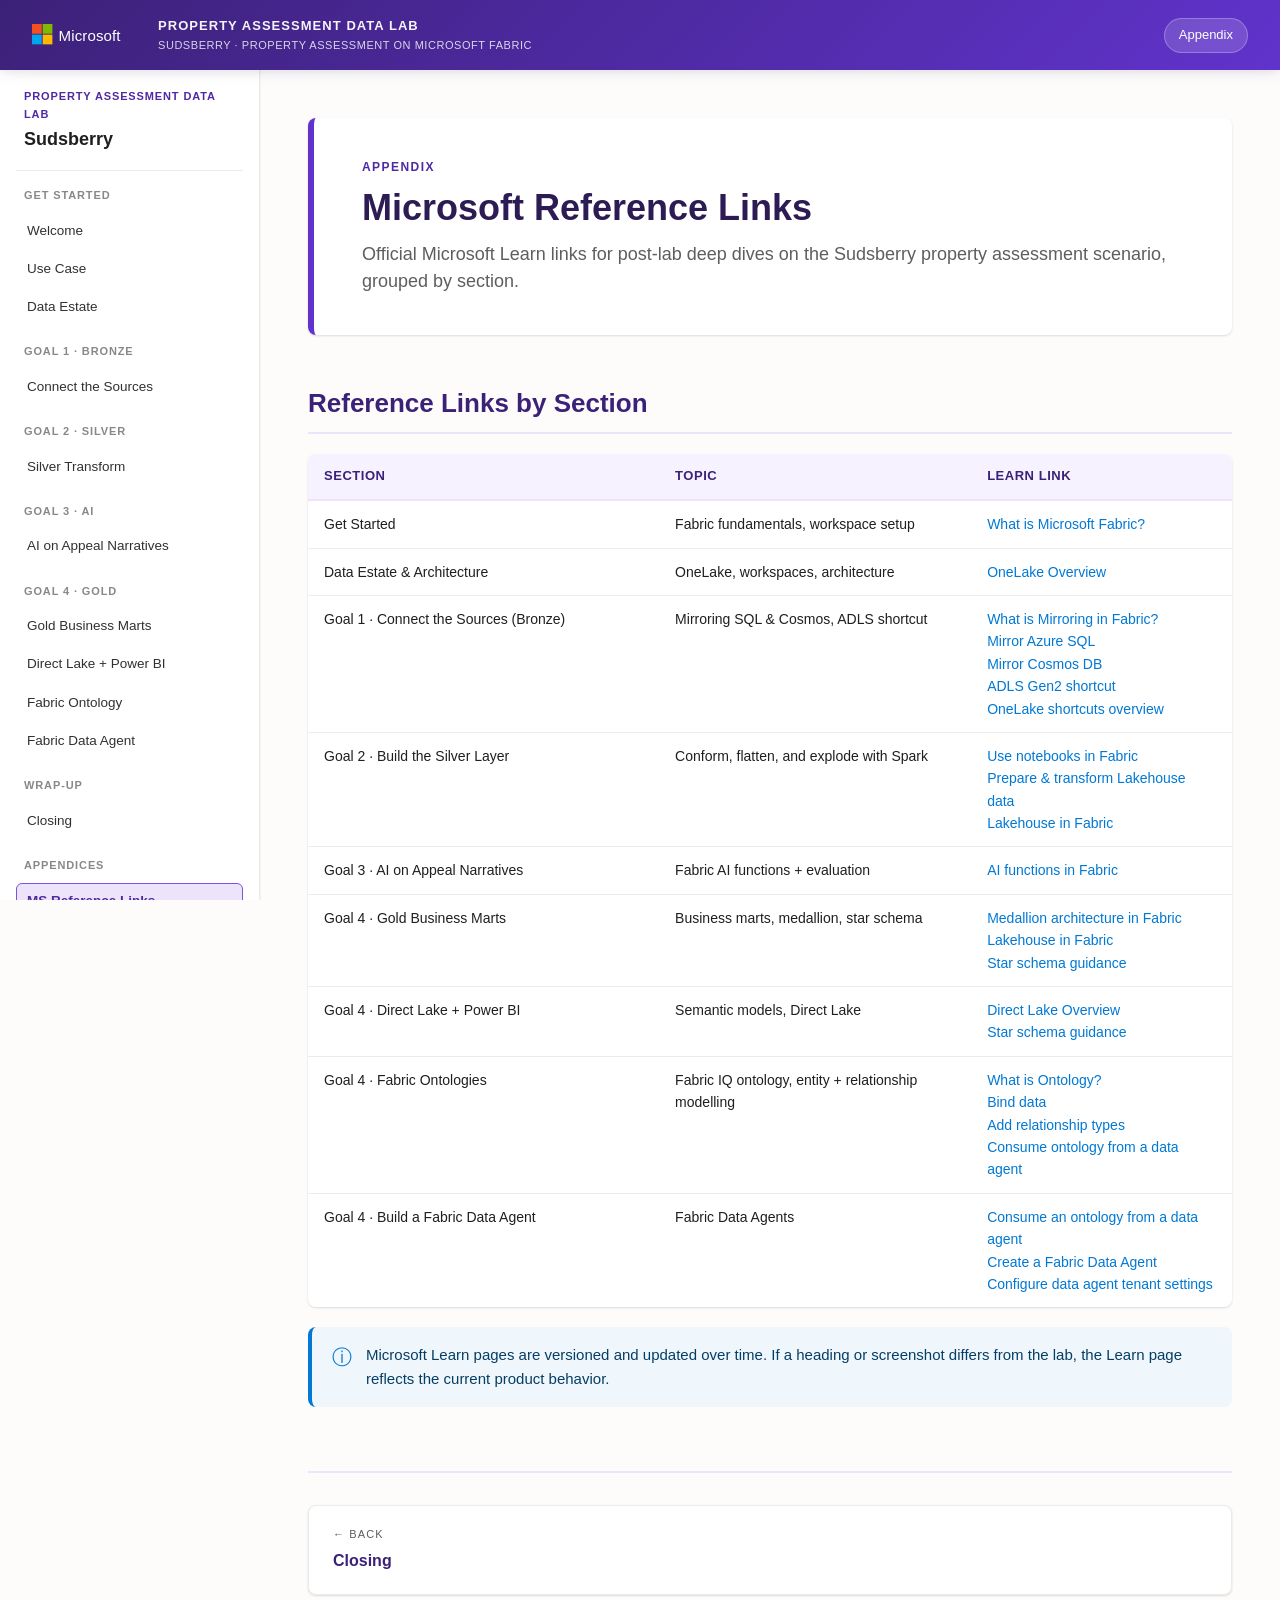
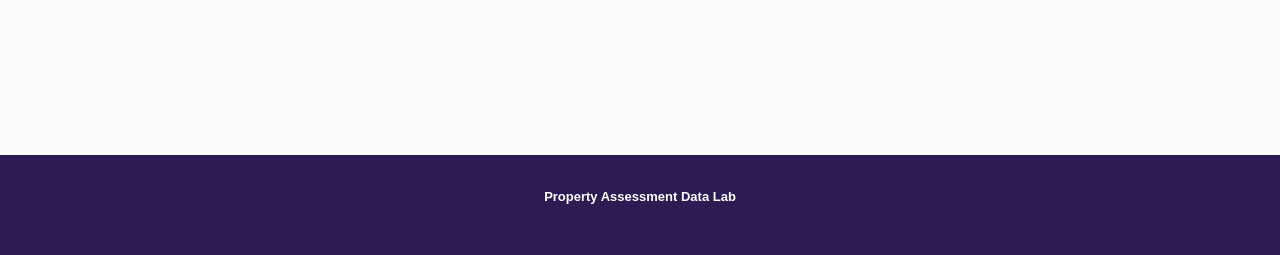
==== appendix-learn-links.html @ 317b2f89 "Sudsberry Property Assessment Data Lab site" ====
<!DOCTYPE html>
<html lang="en">
<head>
    <meta charset="UTF-8" />
    <meta name="viewport" content="width=device-width, initial-scale=1.0" />
    <title>Appendix · MS Reference Links - Property Assessment Lab</title>
    <link rel="stylesheet" href="assets/css/data-lab.css" />
    <script src="assets/js/print.js" defer></script>
</head>
<body>

<header class="site-header">
    <div class="brand">
        <img class="ms-logo" src="assets/images/logo-msft.svg" alt="Microsoft" />
        <div>
            <div class="event-title">Property Assessment Data Lab</div>
            <div class="event-subtitle">Sudsberry · Property Assessment on Microsoft Fabric</div>
        </div>
    </div>
    <div class="module-pill">Appendix</div>
</header>

<div class="page-wrap">

    <div class="module-hero">
        <div class="module-eyebrow">Appendix</div>
        <h1>Microsoft Reference Links</h1>
        <p class="lead">
            Official Microsoft Learn links for post-lab deep dives on the Sudsberry property assessment
            scenario, grouped by section.
        </p>
    </div>

    <section id="links">
        <h2>Reference Links by Section</h2>
        <table>
            <thead><tr><th style="width:38%">Section</th><th>Topic</th><th>Learn link</th></tr></thead>
            <tbody>
                <tr>
                    <td>Get Started</td>
                    <td>Fabric fundamentals, workspace setup</td>
                    <td><a href="https://learn.microsoft.com/en-us/fabric/fundamentals/microsoft-fabric-overview" target="_blank" rel="noopener">What is Microsoft Fabric?</a></td>
                </tr>
                <tr>
                    <td>Data Estate &amp; Architecture</td>
                    <td>OneLake, workspaces, architecture</td>
                    <td><a href="https://learn.microsoft.com/en-us/fabric/onelake/onelake-overview" target="_blank" rel="noopener">OneLake Overview</a></td>
                </tr>
                <tr>
                    <td>Goal 1 · Connect the Sources (Bronze)</td>
                    <td>Mirroring SQL &amp; Cosmos, ADLS shortcut</td>
                    <td>
                        <a href="https://learn.microsoft.com/en-us/fabric/mirroring/overview" target="_blank" rel="noopener">What is Mirroring in Fabric?</a><br />
                        <a href="https://learn.microsoft.com/en-us/fabric/database/mirrored-database/azure-sql-database" target="_blank" rel="noopener">Mirror Azure SQL</a><br />
                        <a href="https://learn.microsoft.com/en-us/fabric/database/mirrored-database/azure-cosmos-db" target="_blank" rel="noopener">Mirror Cosmos DB</a><br />
                        <a href="https://learn.microsoft.com/en-us/fabric/onelake/create-adls-shortcut" target="_blank" rel="noopener">ADLS Gen2 shortcut</a><br />
                        <a href="https://learn.microsoft.com/en-us/fabric/onelake/onelake-shortcuts" target="_blank" rel="noopener">OneLake shortcuts overview</a>
                    </td>
                </tr>
                <tr>
                    <td>Goal 2 · Build the Silver Layer</td>
                    <td>Conform, flatten, and explode with Spark</td>
                    <td>
                        <a href="https://learn.microsoft.com/en-us/fabric/data-engineering/how-to-use-notebook" target="_blank" rel="noopener">Use notebooks in Fabric</a><br />
                        <a href="https://learn.microsoft.com/en-us/fabric/data-engineering/tutorial-lakehouse-data-preparation" target="_blank" rel="noopener">Prepare &amp; transform Lakehouse data</a><br />
                        <a href="https://learn.microsoft.com/en-us/fabric/data-engineering/lakehouse-overview" target="_blank" rel="noopener">Lakehouse in Fabric</a>
                    </td>
                </tr>
                <tr>
                    <td>Goal 3 · AI on Appeal Narratives</td>
                    <td>Fabric AI functions + evaluation</td>
                    <td><a href="https://learn.microsoft.com/en-us/fabric/data-science/ai-functions/overview" target="_blank" rel="noopener">AI functions in Fabric</a></td>
                </tr>
                <tr>
                    <td>Goal 4 · Gold Business Marts</td>
                    <td>Business marts, medallion, star schema</td>
                    <td>
                        <a href="https://learn.microsoft.com/en-us/fabric/onelake/onelake-medallion-lakehouse-architecture" target="_blank" rel="noopener">Medallion architecture in Fabric</a><br />
                        <a href="https://learn.microsoft.com/en-us/fabric/data-engineering/lakehouse-overview" target="_blank" rel="noopener">Lakehouse in Fabric</a><br />
                        <a href="https://learn.microsoft.com/en-us/power-bi/guidance/star-schema" target="_blank" rel="noopener">Star schema guidance</a>
                    </td>
                </tr>
                <tr>
                    <td>Goal 4 · Direct Lake + Power BI</td>
                    <td>Semantic models, Direct Lake</td>
                    <td>
                        <a href="https://learn.microsoft.com/en-us/fabric/fundamentals/direct-lake-overview" target="_blank" rel="noopener">Direct Lake Overview</a><br />
                        <a href="https://learn.microsoft.com/en-us/power-bi/guidance/star-schema" target="_blank" rel="noopener">Star schema guidance</a>
                    </td>
                </tr>
                <tr>
                    <td>Goal 4 · Fabric Ontologies</td>
                    <td>Fabric IQ ontology, entity + relationship modelling</td>
                    <td>
                        <a href="https://learn.microsoft.com/en-us/fabric/iq/ontology/overview" target="_blank" rel="noopener">What is Ontology?</a><br />
                        <a href="https://learn.microsoft.com/en-us/fabric/iq/ontology/how-to-bind-data" target="_blank" rel="noopener">Bind data</a><br />
                        <a href="https://learn.microsoft.com/en-us/fabric/iq/ontology/how-to-create-relationship-types" target="_blank" rel="noopener">Add relationship types</a><br />
                        <a href="https://learn.microsoft.com/en-us/fabric/iq/ontology/tutorial-4-create-data-agent" target="_blank" rel="noopener">Consume ontology from a data agent</a>
                    </td>
                </tr>
                <tr>
                    <td>Goal 4 · Build a Fabric Data Agent</td>
                    <td>Fabric Data Agents</td>
                    <td>
                        <a href="https://learn.microsoft.com/en-us/fabric/iq/ontology/tutorial-4-create-data-agent" target="_blank" rel="noopener">Consume an ontology from a data agent</a><br />
                        <a href="https://learn.microsoft.com/en-us/fabric/data-science/how-to-create-data-agent" target="_blank" rel="noopener">Create a Fabric Data Agent</a><br />
                        <a href="https://learn.microsoft.com/en-us/fabric/data-science/data-agent-tenant-settings" target="_blank" rel="noopener">Configure data agent tenant settings</a>
                    </td>
                </tr>
            </tbody>
        </table>

        <div class="callout info">
            <span class="callout-icon">ⓘ</span>
            <div class="callout-content">
                Microsoft Learn pages are versioned and updated over time. If a heading or screenshot differs from the lab, the Learn page reflects the current product behavior.
            </div>
        </div>
    </section>

    <nav class="module-nav">
        <a class="nav-card" href="closing.html">
            <div class="nav-direction">← Back</div>
            <div class="nav-title">Closing</div>
        </a>
    </nav>

</div>

<footer class="site-footer">
    <p><span class="footer-brand">Property Assessment Data Lab</span></p>
</footer>

</body>
</html>
---- assets/css/data-lab.css ----
/* =================================================================
   UrbanPulse Data Lab Guide
   Brand stylesheet
   ================================================================= */

:root {
    /* Data Lab palette (purple primary) */
    --ms-purple-900: #2d1b54;
    --ms-purple-800: #3c2178;
    --ms-purple-700: #4f29a3;
    --ms-purple-600: #6033cc;
    --ms-purple-500: #7c52e6;
    --ms-purple-100: #ede4fb;
    --ms-purple-50:  #f7f2ff;

    /* Microsoft Fabric accent */
    --fabric-teal: #0078d4;
    --fabric-teal-dark: #005a9e;
    --fabric-cyan: #00b7c3;

    /* Status colors */
    --success: #107c10;
    --warning: #f7630c;
    --danger:  #d13438;
    --info:    #0078d4;

    /* Neutrals */
    --gray-900: #1f1f1f;
    --gray-800: #323130;
    --gray-700: #605e5c;
    --gray-600: #8a8886;
    --gray-300: #d2d0ce;
    --gray-200: #edebe9;
    --gray-100: #faf9f8;
    --gray-50:  #fdfcfb;
    --white:    #ffffff;

    /* Type scale */
    --font-sans: "Segoe UI", "Segoe UI Variable", -apple-system, BlinkMacSystemFont, Roboto, Helvetica, Arial, sans-serif;
    --font-mono: "Cascadia Code", "Cascadia Mono", "Consolas", "Courier New", monospace;

    /* Layout */
    --content-max: 1600px;
    --radius: 8px;
    --shadow-sm: 0 1px 2px rgba(0, 0, 0, 0.06), 0 1px 3px rgba(0, 0, 0, 0.08);
    --shadow-md: 0 2px 8px rgba(45, 27, 84, 0.08), 0 4px 16px rgba(45, 27, 84, 0.06);
    --shadow-lg: 0 8px 24px rgba(45, 27, 84, 0.12), 0 16px 48px rgba(45, 27, 84, 0.10);
}

/* ---------- Reset & base ---------- */
*, *::before, *::after { box-sizing: border-box; }

html { scroll-behavior: smooth; }

body {
    margin: 0;
    font-family: var(--font-sans);
    font-size: 16px;
    line-height: 1.6;
    color: var(--gray-900);
    background: var(--gray-50);
    -webkit-font-smoothing: antialiased;
}

/* ---------- Header bar ---------- */
.site-header {
    background: linear-gradient(135deg, var(--ms-purple-800) 0%, var(--ms-purple-600) 100%);
    color: var(--white);
    padding: 16px 32px;
    display: flex;
    align-items: center;
    justify-content: space-between;
    box-shadow: var(--shadow-md);
    position: sticky;
    top: 0;
    z-index: 100;
}

.site-header .brand {
    display: flex;
    align-items: center;
    gap: 16px;
}

.site-header .ms-logo {
    width: 110px;
    height: auto;
}

.site-header .event-title {
    font-size: 13px;
    font-weight: 600;
    text-transform: uppercase;
    letter-spacing: 0.08em;
    opacity: 0.95;
}

.site-header .event-subtitle {
    font-size: 11px;
    font-weight: 400;
    opacity: 0.8;
    text-transform: uppercase;
    letter-spacing: 0.05em;
}

.site-header .module-pill {
    background: rgba(255, 255, 255, 0.15);
    border: 1px solid rgba(255, 255, 255, 0.25);
    padding: 6px 14px;
    border-radius: 999px;
    font-size: 13px;
    font-weight: 500;
}

/* ---------- Page layout ---------- */
.page-wrap {
    max-width: var(--content-max);
    margin: 0 auto;
    padding: 48px 48px 96px;
}

.page-wrap.wide {
    max-width: 100%;
}

/* ---------- Module hero ---------- */
.module-hero {
    background: var(--white);
    border-radius: var(--radius);
    padding: 40px 48px;
    margin-bottom: 32px;
    box-shadow: var(--shadow-sm);
    border-left: 6px solid var(--ms-purple-600);
}

.module-hero .module-eyebrow {
    color: var(--ms-purple-700);
    font-size: 12px;
    font-weight: 700;
    text-transform: uppercase;
    letter-spacing: 0.12em;
    margin-bottom: 8px;
}

.module-hero h1 {
    margin: 0 0 12px;
    font-size: 36px;
    font-weight: 600;
    color: var(--ms-purple-900);
    line-height: 1.2;
}

.module-hero .lead {
    font-size: 18px;
    color: var(--gray-700);
    margin: 0;
    line-height: 1.5;
}

.module-meta {
    display: flex;
    gap: 24px;
    margin-top: 24px;
    padding-top: 20px;
    border-top: 1px solid var(--gray-200);
    flex-wrap: wrap;
}

.module-meta .meta-item {
    display: flex;
    align-items: center;
    gap: 8px;
    font-size: 14px;
    color: var(--gray-700);
}

.module-meta .meta-item strong {
    color: var(--gray-900);
    font-weight: 600;
}

.module-meta .meta-icon {
    color: var(--ms-purple-600);
    font-size: 18px;
}

/* ---------- Section ---------- */
section { margin-bottom: 40px; }

h2 {
    font-size: 26px;
    font-weight: 600;
    color: var(--ms-purple-800);
    margin: 48px 0 16px;
    padding-bottom: 8px;
    border-bottom: 2px solid var(--ms-purple-100);
}

h3 {
    font-size: 20px;
    font-weight: 600;
    color: var(--gray-900);
    margin: 32px 0 12px;
}

h4 {
    font-size: 16px;
    font-weight: 600;
    color: var(--ms-purple-700);
    margin: 24px 0 8px;
    text-transform: uppercase;
    letter-spacing: 0.04em;
}

p { margin: 0 0 16px; }

ul, ol { padding-left: 24px; margin: 0 0 16px; }
li { margin-bottom: 8px; }

a {
    color: var(--fabric-teal);
    text-decoration: none;
    border-bottom: 1px solid transparent;
    transition: border-color 0.15s ease;
}
a:hover { border-bottom-color: var(--fabric-teal); }

/* ---------- Code ---------- */
code {
    font-family: var(--font-mono);
    font-size: 0.92em;
    background: var(--gray-100);
    color: var(--ms-purple-800);
    padding: 2px 6px;
    border-radius: 4px;
    border: 1px solid var(--gray-200);
}

pre {
    font-family: var(--font-mono);
    font-size: 13.5px;
    line-height: 1.6;
    background: var(--gray-900);
    color: #e6e6e6;
    padding: 18px 22px;
    border-radius: var(--radius);
    overflow-x: auto;
    margin: 16px 0 24px;
    box-shadow: var(--shadow-sm);
}

pre code {
    background: none;
    color: inherit;
    padding: 0;
    border: none;
    font-size: inherit;
}

/* Language badge on code blocks */
.code-block {
    position: relative;
    margin: 16px 0 24px;
}
.code-block .lang-badge {
    position: absolute;
    top: 10px;
    right: 12px;
    font-size: 11px;
    text-transform: uppercase;
    letter-spacing: 0.08em;
    background: rgba(124, 82, 230, 0.25);
    color: #d4c5fa;
    padding: 3px 10px;
    border-radius: 4px;
    font-family: var(--font-sans);
    font-weight: 600;
}
.code-block pre { margin: 0; }

/* Copy button on code blocks */
.code-block .copy-btn {
    position: absolute;
    top: 38px;
    right: 12px;
    display: inline-flex;
    align-items: center;
    gap: 6px;
    font-size: 11px;
    text-transform: uppercase;
    letter-spacing: 0.06em;
    background: rgba(255, 255, 255, 0.08);
    color: #d4c5fa;
    border: 1px solid rgba(212, 197, 250, 0.35);
    padding: 4px 10px;
    border-radius: 4px;
    font-family: var(--font-sans);
    font-weight: 600;
    cursor: pointer;
    transition: background 0.15s ease, color 0.15s ease, border-color 0.15s ease;
}
.code-block .copy-btn:hover {
    background: rgba(124, 82, 230, 0.35);
    color: #fff;
    border-color: rgba(212, 197, 250, 0.7);
}
.code-block .copy-btn.copied {
    background: rgba(76, 175, 80, 0.25);
    color: #c5f0c8;
    border-color: rgba(197, 240, 200, 0.5);
}
.code-block .copy-btn .copy-icon { font-size: 12px; }

/* Download button on code blocks - mirrors .copy-btn, sits to its left */
.code-block .download-btn {
    position: absolute;
    top: 38px;
    right: 90px;
    display: inline-flex;
    align-items: center;
    gap: 6px;
    font-size: 11px;
    text-transform: uppercase;
    letter-spacing: 0.06em;
    background: rgba(255, 255, 255, 0.08);
    color: #d4c5fa;
    border: 1px solid rgba(212, 197, 250, 0.35);
    padding: 4px 10px;
    border-radius: 4px;
    font-family: var(--font-sans);
    font-weight: 600;
    cursor: pointer;
    transition: background 0.15s ease, color 0.15s ease, border-color 0.15s ease;
}
.code-block .download-btn:hover {
    background: rgba(124, 82, 230, 0.35);
    color: #fff;
    border-color: rgba(212, 197, 250, 0.7);
}
.code-block .download-btn.downloaded {
    background: rgba(76, 175, 80, 0.25);
    color: #c5f0c8;
    border-color: rgba(197, 240, 200, 0.5);
}
.code-block .download-btn .dl-icon { font-size: 12px; }

@media print {
    .code-block .copy-btn,
    .code-block .download-btn { display: none; }
}

/* Support call-to-action button (additive; mirrors theme purple) */
.support-btn {
    display: inline-flex;
    align-items: center;
    gap: 8px;
    padding: 10px 18px;
    background: #7c52e6;
    color: #fff;
    border-radius: 8px;
    font-weight: 600;
    font-size: 14px;
    text-decoration: none;
    transition: background 0.15s ease;
}
.support-btn:hover { background: #4f29a3; }

/* ---------- Tables ---------- */
table {
    width: 100%;
    border-collapse: collapse;
    margin: 20px 0;
    font-size: 14px;
    background: var(--white);
    border-radius: var(--radius);
    overflow: hidden;
    box-shadow: var(--shadow-sm);
}

thead { background: var(--ms-purple-50); }

th {
    text-align: left;
    padding: 12px 16px;
    font-weight: 600;
    color: var(--ms-purple-800);
    border-bottom: 2px solid var(--ms-purple-100);
    font-size: 13px;
    text-transform: uppercase;
    letter-spacing: 0.04em;
}

td {
    padding: 12px 16px;
    border-bottom: 1px solid var(--gray-200);
    vertical-align: top;
}

tr:last-child td { border-bottom: none; }
tr:hover td { background: var(--gray-50); }

/* ---------- Steps ---------- */
.step-list {
    counter-reset: step-counter;
    list-style: none;
    padding: 0;
    margin: 24px 0;
}

.step-list > li {
    counter-increment: step-counter;
    background: var(--white);
    border: 1px solid var(--gray-200);
    border-radius: var(--radius);
    padding: 20px 24px 20px 76px;
    margin-bottom: 16px;
    position: relative;
    box-shadow: var(--shadow-sm);
    transition: box-shadow 0.15s ease;
}

.step-list > li:hover { box-shadow: var(--shadow-md); }

.step-list > li::before {
    content: counter(step-counter);
    position: absolute;
    left: 20px;
    top: 18px;
    width: 40px;
    height: 40px;
    border-radius: 50%;
    background: linear-gradient(135deg, var(--ms-purple-700), var(--ms-purple-500));
    color: var(--white);
    font-weight: 700;
    font-size: 18px;
    display: flex;
    align-items: center;
    justify-content: center;
    box-shadow: 0 2px 6px rgba(124, 82, 230, 0.3);
}

.step-list .step-title {
    font-weight: 600;
    font-size: 17px;
    color: var(--gray-900);
    margin: 0 0 8px;
}

.step-list .step-body { color: var(--gray-800); }
.step-list .step-body p:last-child { margin-bottom: 0; }

/* ---------- Callout boxes ---------- */
.callout {
    border-radius: var(--radius);
    padding: 16px 20px;
    margin: 20px 0;
    display: flex;
    gap: 14px;
    align-items: flex-start;
    border-left: 4px solid;
    font-size: 15px;
}

.callout .callout-icon {
    font-size: 20px;
    line-height: 1.4;
    flex-shrink: 0;
}

.callout .callout-content { flex: 1; }
.callout .callout-content p:last-child { margin-bottom: 0; }
.callout .callout-content strong { font-weight: 600; }

.callout.info {
    background: #eff6fc;
    border-color: var(--info);
    color: #053e64;
}
.callout.info .callout-icon { color: var(--info); }

.callout.tip {
    background: #f3f9f1;
    border-color: var(--success);
    color: #0b4509;
}
.callout.tip .callout-icon { color: var(--success); }

.callout.warning {
    background: #fff8f0;
    border-color: var(--warning);
    color: #6e3403;
}
.callout.warning .callout-icon { color: var(--warning); }

.callout.danger {
    background: #fdf3f4;
    border-color: var(--danger);
    color: #6e1b1d;
}
.callout.danger .callout-icon { color: var(--danger); }

.callout.purple {
    background: var(--ms-purple-50);
    border-color: var(--ms-purple-600);
    color: var(--ms-purple-900);
}
.callout.purple .callout-icon { color: var(--ms-purple-700); }

/* ---------- Validation block ---------- */
.validation {
    background: linear-gradient(135deg, #f3f9f1 0%, #ebf6e8 100%);
    border: 1px solid #b6dca8;
    border-radius: var(--radius);
    padding: 20px 24px;
    margin: 24px 0;
}
.validation h4 {
    color: var(--success);
    margin-top: 0;
}
.validation h4::before {
    content: "✓ ";
    font-weight: 900;
}

/* ---------- Screenshot frame ---------- */
.screenshot {
    margin: 24px 0;
    border-radius: var(--radius);
    overflow: hidden;
    box-shadow: var(--shadow-md);
    border: 1px solid var(--gray-200);
    background: var(--white);
}

.screenshot img {
    width: 100%;
    display: block;
}

.screenshot .caption {
    padding: 12px 18px;
    background: var(--gray-100);
    font-size: 13px;
    color: var(--gray-700);
    border-top: 1px solid var(--gray-200);
}

.screenshot.placeholder .placeholder-body {
    aspect-ratio: 16 / 9;
    background: repeating-linear-gradient(
        45deg,
        var(--ms-purple-50),
        var(--ms-purple-50) 10px,
        var(--white) 10px,
        var(--white) 20px
    );
    display: flex;
    align-items: center;
    justify-content: center;
    flex-direction: column;
    gap: 10px;
    color: var(--ms-purple-700);
    text-align: center;
    padding: 24px;
}

.screenshot.placeholder .placeholder-body .ph-icon {
    font-size: 40px;
    opacity: 0.6;
}

.screenshot.placeholder .placeholder-body .ph-title {
    font-weight: 600;
    font-size: 16px;
}

.screenshot.placeholder .placeholder-body .ph-meta {
    font-size: 12px;
    color: var(--gray-700);
    font-family: var(--font-mono);
    background: rgba(255, 255, 255, 0.8);
    padding: 4px 10px;
    border-radius: 4px;
}

/* ---------- Architecture diagram frame ---------- */
.diagram {
    margin: 28px 0;
    background: var(--white);
    border-radius: var(--radius);
    padding: 24px;
    box-shadow: var(--shadow-sm);
    border: 1px solid var(--gray-200);
    text-align: center;
}

.diagram img, .diagram svg { max-width: 100%; height: auto; }

.diagram .caption {
    margin-top: 16px;
    font-size: 13px;
    color: var(--gray-700);
    font-style: italic;
}

/* ---------- Pills / badges ---------- */
.pill {
    display: inline-block;
    padding: 3px 10px;
    border-radius: 999px;
    font-size: 11px;
    font-weight: 600;
    text-transform: uppercase;
    letter-spacing: 0.06em;
    background: var(--ms-purple-100);
    color: var(--ms-purple-800);
    margin-right: 6px;
}

.pill.lakehouse { background: #e1f3fa; color: #003e6b; }
.pill.warehouse { background: #fef0e8; color: #6e3403; }
.pill.eventhouse { background: #f0e8fb; color: var(--ms-purple-800); }
.pill.eventstream { background: #e6f8ee; color: #0b4509; }
.pill.kql { background: #fff4ce; color: #614a00; }
.pill.notebook { background: #fde7f3; color: #621441; }
.pill.agent { background: linear-gradient(90deg, #ede4fb, #c8e1f7); color: var(--ms-purple-900); }
.pill.report { background: #fef0e8; color: #6e3403; }

/* ---------- Module nav (footer) ---------- */
.module-nav {
    display: flex;
    justify-content: space-between;
    gap: 16px;
    margin-top: 64px;
    padding-top: 32px;
    border-top: 2px solid var(--ms-purple-100);
}

.nav-card {
    flex: 1;
    background: var(--white);
    padding: 20px 24px;
    border-radius: var(--radius);
    border: 1px solid var(--gray-200);
    text-decoration: none;
    transition: all 0.2s ease;
    box-shadow: var(--shadow-sm);
}

.nav-card:hover {
    transform: translateY(-2px);
    box-shadow: var(--shadow-md);
    border-color: var(--ms-purple-500);
    border-bottom-color: var(--ms-purple-500);
}

.nav-card.next { text-align: right; }

.nav-card .nav-direction {
    font-size: 11px;
    text-transform: uppercase;
    letter-spacing: 0.1em;
    color: var(--gray-700);
    margin-bottom: 4px;
}

.nav-card .nav-title {
    font-size: 16px;
    font-weight: 600;
    color: var(--ms-purple-800);
}

.nav-card.placeholder {
    opacity: 0.4;
    pointer-events: none;
}

/* ---------- Cover page specific ---------- */
.cover {
    min-height: calc(100vh - 80px);
    display: flex;
    flex-direction: column;
    align-items: center;
    justify-content: center;
    text-align: center;
    padding: 64px 48px;
    margin-left: var(--lab-nav-width, 0px);
    background: linear-gradient(135deg, var(--ms-purple-50) 0%, var(--white) 60%);
}

.cover .cover-eyebrow {
    color: var(--ms-purple-700);
    font-size: 14px;
    font-weight: 700;
    text-transform: uppercase;
    letter-spacing: 0.18em;
    margin-bottom: 16px;
}

.cover h1 {
    font-size: 56px;
    line-height: 1.1;
    color: var(--ms-purple-900);
    max-width: 1100px;
    margin: 0 0 24px;
    font-weight: 600;
}

.cover .cover-tagline {
    font-size: 22px;
    color: var(--gray-700);
    max-width: 900px;
    margin: 0 0 48px;
    line-height: 1.5;
}

.cover-meta {
    display: flex;
    gap: 40px;
    margin-bottom: 48px;
    flex-wrap: wrap;
    justify-content: center;
}

.cover-meta .meta-block {
    text-align: center;
}

.cover-meta .meta-label {
    font-size: 11px;
    text-transform: uppercase;
    letter-spacing: 0.1em;
    color: var(--ms-purple-700);
    margin-bottom: 6px;
    font-weight: 600;
}

.cover-meta .meta-value {
    font-size: 18px;
    font-weight: 600;
    color: var(--gray-900);
}

/* Module cards on cover */
.module-grid {
    display: grid;
    grid-template-columns: repeat(auto-fit, minmax(300px, 1fr));
    gap: 20px;
    width: 100%;
    max-width: 1400px;
    margin-top: 32px;
}

.module-card {
    background: var(--white);
    border-radius: var(--radius);
    padding: 24px 24px 20px;
    box-shadow: var(--shadow-sm);
    border-top: 4px solid var(--ms-purple-500);
    text-decoration: none;
    text-align: left;
    transition: all 0.2s ease;
    display: flex;
    flex-direction: column;
    gap: 8px;
    color: inherit;
}

.module-card:hover {
    transform: translateY(-4px);
    box-shadow: var(--shadow-lg);
    border-bottom-color: transparent;
}

.module-card .mc-number {
    font-family: var(--font-mono);
    font-size: 12px;
    color: var(--ms-purple-700);
    font-weight: 600;
    letter-spacing: 0.1em;
}

.module-card .mc-title {
    font-size: 18px;
    font-weight: 600;
    color: var(--ms-purple-900);
    margin: 0;
}

.module-card .mc-desc {
    font-size: 14px;
    color: var(--gray-700);
    line-height: 1.45;
    flex: 1;
}

.module-card .mc-time {
    font-size: 12px;
    color: var(--gray-700);
    margin-top: 8px;
    padding-top: 12px;
    border-top: 1px solid var(--gray-200);
}

.module-card .mc-time strong { color: var(--ms-purple-800); }

/* Goal tag inside each card */
.module-card .mc-goals {
    margin-top: 8px;
    display: flex;
    flex-wrap: wrap;
    gap: 6px;
}
.module-card .mc-goal-tag {
    display: inline-block;
    padding: 3px 10px;
    background: var(--ms-purple-50);
    color: var(--ms-purple-800);
    border-radius: 999px;
    font-size: 11px;
    font-weight: 600;
    letter-spacing: 0.02em;
}
.module-card.optional {
    border-top-style: dashed;
    border-top-color: var(--gray-300);
}
.module-card.optional .mc-number {
    color: var(--gray-700);
}
.module-card.hidden-by-goal {
    display: none;
}

/* Download links in data-downloads appendix */
.download-link {
    display: inline-flex;
    align-items: center;
    gap: 6px;
    padding: 6px 12px;
    border-radius: 999px;
    background: var(--ms-purple-50);
    color: var(--ms-purple-800);
    border: 1px solid var(--ms-purple-100);
    font-size: 13px;
    font-weight: 600;
    text-decoration: none;
    transition: all 0.15s ease;
}
.download-link:hover {
    background: var(--ms-purple-700);
    color: var(--white);
    border-color: var(--ms-purple-700);
    text-decoration: none;
}

/* Bundle download card on data-downloads appendix */
.bundle-card {
    display: flex;
    align-items: center;
    gap: 24px;
    padding: 24px 28px;
    margin: 24px 0 8px;
    border-radius: var(--radius);
    background: linear-gradient(135deg, var(--ms-purple-700), var(--ms-purple-900));
    color: var(--white);
    box-shadow: var(--shadow-lg);
    flex-wrap: wrap;
}
.bundle-card .bundle-text {
    flex: 1 1 320px;
    min-width: 280px;
}
.bundle-card h2 {
    margin: 0 0 6px;
    color: var(--white);
    border: none;
    padding: 0;
    font-size: 22px;
}
.bundle-card p {
    margin: 0 0 4px;
    color: rgba(255,255,255,0.92);
    font-size: 14px;
    line-height: 1.5;
}
.bundle-card .bundle-meta {
    margin-top: 6px;
    font-size: 12px;
    color: rgba(255,255,255,0.75);
    font-family: var(--font-mono);
}
.bundle-card .bundle-meta code {
    background: rgba(255,255,255,0.12);
    color: var(--white);
    padding: 1px 6px;
    border-radius: 4px;
}
.bundle-download {
    display: inline-flex;
    align-items: center;
    gap: 10px;
    padding: 14px 22px;
    border-radius: 999px;
    background: var(--white);
    color: var(--ms-purple-800);
    font-size: 15px;
    font-weight: 700;
    text-decoration: none;
    box-shadow: 0 4px 14px rgba(0,0,0,0.18);
    transition: transform 0.15s ease, box-shadow 0.15s ease;
    white-space: nowrap;
}
.bundle-download:hover {
    transform: translateY(-2px);
    box-shadow: 0 6px 20px rgba(0,0,0,0.25);
    text-decoration: none;
}
.bundle-download-icon {
    font-size: 18px;
    line-height: 1;
}

.bundle-details {
    margin: 16px 0 24px;
    border-top: 1px solid var(--gray-200);
    padding-top: 12px;
}
.bundle-details > summary {
    cursor: pointer;
    font-weight: 600;
    color: var(--ms-purple-800);
    padding: 8px 0;
    list-style: none;
    user-select: none;
}
.bundle-details > summary::-webkit-details-marker { display: none; }
.bundle-details > summary::before {
    content: "▸ ";
    display: inline-block;
    transition: transform 0.15s ease;
    margin-right: 4px;
    color: var(--ms-purple-700);
}
.bundle-details[open] > summary::before {
    transform: rotate(90deg);
}

/* Use case overview on home */
.use-case {
    width: 100%;
    max-width: 1400px;
    margin: 40px 0 8px;
    padding: 28px 32px;
    background: linear-gradient(135deg, var(--ms-purple-50) 0%, var(--white) 70%);
    border: 1px solid var(--ms-purple-100);
    border-radius: var(--radius);
    box-shadow: var(--shadow-sm);
}
.use-case-heading {
    font-size: 22px;
    font-weight: 700;
    color: var(--ms-purple-900);
    margin: 0 0 12px;
    border: none;
    text-align: left;
}
.use-case-lead {
    font-size: 15px;
    color: var(--gray-800);
    line-height: 1.55;
    margin: 0 0 20px;
}
.use-case-grid {
    display: grid;
    grid-template-columns: repeat(auto-fit, minmax(260px, 1fr));
    gap: 16px;
    margin: 16px 0 20px;
}
.use-case-card {
    background: var(--white);
    border: 1px solid var(--ms-purple-100);
    border-left: 3px solid var(--ms-purple-500);
    border-radius: var(--radius);
    padding: 18px 20px;
    box-shadow: var(--shadow-sm);
}
.use-case-card .uc-icon {
    font-size: 22px;
    margin-bottom: 6px;
}
.use-case-card .uc-title {
    font-size: 15px;
    font-weight: 600;
    color: var(--ms-purple-900);
    margin: 0 0 6px;
}
.use-case-card .uc-desc {
    font-size: 13.5px;
    color: var(--gray-700);
    line-height: 1.5;
    margin: 0;
}
.use-case-summary {
    font-size: 14px;
    color: var(--gray-800);
    line-height: 1.55;
    margin: 4px 0 0;
}

/* Goals filter section */
.goals-section {
    width: 100%;
    max-width: 1400px;
    margin: 32px 0 8px;
}
.goals-heading {
    font-size: 18px;
    font-weight: 600;
    color: var(--ms-purple-900);
    margin: 0 0 12px;
    border: none;
    text-align: left;
}
.goal-pills {
    display: flex;
    flex-wrap: wrap;
    gap: 10px;
}
.goal-pill {
    appearance: none;
    border: 1.5px solid var(--ms-purple-100);
    background: var(--white);
    color: var(--ms-purple-800);
    padding: 8px 16px;
    border-radius: 999px;
    font-size: 13px;
    font-weight: 600;
    font-family: inherit;
    cursor: pointer;
    display: inline-flex;
    align-items: center;
    gap: 8px;
    transition: all 0.15s ease;
    box-shadow: var(--shadow-sm);
}
.goal-pill:hover {
    border-color: var(--ms-purple-500);
    color: var(--ms-purple-900);
    transform: translateY(-1px);
}
.goal-pill.active {
    background: var(--ms-purple-700);
    color: var(--white);
    border-color: var(--ms-purple-700);
    box-shadow: 0 2px 8px rgba(79, 41, 163, 0.25);
}
.goal-pill .gp-num {
    font-family: var(--font-mono);
    font-size: 11px;
    background: var(--ms-purple-50);
    color: var(--ms-purple-800);
    padding: 2px 6px;
    border-radius: 4px;
    font-weight: 700;
    letter-spacing: 0.05em;
}
.goal-pill.active .gp-num {
    background: rgba(255,255,255,0.18);
    color: var(--white);
}
.goal-pill .gp-tag {
    font-size: 10px;
    font-weight: 700;
    letter-spacing: 0.06em;
    text-transform: uppercase;
    color: var(--gray-700);
    border: 1px solid var(--gray-300);
    border-radius: 4px;
    padding: 1px 6px;
    margin-left: 4px;
}
.goal-pill.active .gp-tag {
    color: var(--white);
    border-color: rgba(255,255,255,0.5);
}
.goal-pill.optional {
    border-style: dashed;
}

/* ---------- Goal-based color coding (cards + pills) ---------- */
/* Setup (M0, M1) keeps the default purple top border (--ms-purple-500). */

/* Goal tags and filter-pill numbers use a single neutral color (the base
   purple defined on .mc-goal-tag / .gp-num); no per-goal color coding. */

/* When a goal pill is active, override the gp-num so it stays readable on the
   purple-filled active background. */
.goal-pill.active .gp-num {
    background: rgba(255, 255, 255, 0.18) !important;
    color: var(--white) !important;
}

/* Optional cards keep the dashed border but inherit the goal color above. */
.module-card.optional { border-top-style: dashed; }

/* Domain accent - Smart City scenario (kept for back-compat where used) */
.module-card.health      { border-top-color: #d13438; }
.module-card.transit     { border-top-color: var(--fabric-teal); }
.module-card.airspace    { border-top-color: var(--fabric-cyan); }

/* ---------- Two column ---------- */
.two-col {
    display: grid;
    grid-template-columns: 1fr 1fr;
    gap: 24px;
    margin: 24px 0;
}
@media (max-width: 720px) {
    .two-col { grid-template-columns: 1fr; }
}

/* ---------- Domain stripe (Module 5 etc.) ---------- */
.domain-block {
    background: var(--white);
    border-radius: var(--radius);
    box-shadow: var(--shadow-sm);
    border-left: 6px solid var(--ms-purple-600);
    padding: 24px 28px;
    margin: 24px 0;
}
.domain-block.health { border-left-color: #d13438; }
.domain-block.transit { border-left-color: var(--fabric-teal); }
.domain-block.airspace { border-left-color: var(--fabric-cyan); }

.domain-block .domain-label {
    font-size: 12px;
    text-transform: uppercase;
    letter-spacing: 0.12em;
    font-weight: 700;
    margin-bottom: 4px;
}
.domain-block.health .domain-label { color: #d13438; }
.domain-block.transit .domain-label { color: var(--fabric-teal-dark); }
.domain-block.airspace .domain-label { color: #006e76; }

.domain-block h3 { margin-top: 0; }

/* ---------- Footer ---------- */
.site-footer {
    background: var(--ms-purple-900);
    color: rgba(255, 255, 255, 0.75);
    padding: 32px;
    text-align: center;
    font-size: 13px;
    margin-top: 64px;
}
.site-footer a { color: #d4c5fa; }
.site-footer .footer-brand { font-weight: 600; color: var(--white); }

/* ---------- Print / PDF rules ---------- */
@media print {
    @page {
        margin: 16mm 14mm 18mm 14mm;
    }

    body {
        background: var(--white) !important;
        color: var(--gray-900);
        font-size: 11pt;
    }

    .site-header {
        position: static;
        box-shadow: none;
        background: var(--ms-purple-800) !important;
        -webkit-print-color-adjust: exact;
        print-color-adjust: exact;
        padding: 10px 16px;
    }

    .page-wrap {
        max-width: 100%;
        padding: 16px 0 0;
    }

    .module-hero {
        box-shadow: none;
        border: 1px solid var(--gray-300);
        page-break-inside: avoid;
    }

    h1 { page-break-after: avoid; }
    h2 { page-break-after: avoid; page-break-before: auto; }
    h3, h4 { page-break-after: avoid; }
    pre, table, .callout, .step-list > li, .screenshot, .diagram, .validation {
        page-break-inside: avoid;
    }

    .step-list > li { box-shadow: none; }

    .module-nav, .site-footer { display: none; }

    a { color: var(--ms-purple-800); border: none; }
    a[href^="http"]:after {
        content: " (" attr(href) ")";
        font-size: 9pt;
        color: var(--gray-700);
    }

    pre {
        background: #f4f4f4 !important;
        color: #1f1f1f !important;
        border: 1px solid var(--gray-300);
        font-size: 9.5pt;
    }

    .pill, .module-meta .meta-icon {
        -webkit-print-color-adjust: exact;
        print-color-adjust: exact;
    }

    /* hide the sidebar in print */
    .lab-nav, .lab-nav-toggle { display: none !important; }
    body.has-lab-nav .page-wrap { margin-left: auto !important; }
}

/* All-modules combined view */
body.combined .module-section {
    page-break-before: always;
}
body.combined .module-section:first-of-type {
    page-break-before: auto;
}

/* =============================================================
   Lab navigation sidebar (injected by print.js on every page)
   ============================================================= */
:root {
    --lab-nav-width: 260px;
}

.lab-nav {
    position: fixed;
    top: 64px; /* below sticky header */
    left: 0;
    width: var(--lab-nav-width);
    height: calc(100vh - 64px);
    overflow-y: auto;
    background: var(--white);
    border-right: 1px solid var(--gray-200);
    padding: 24px 16px 32px;
    z-index: 90;
    box-shadow: 1px 0 0 rgba(45, 27, 84, 0.04);
}

.lab-nav-header {
    padding: 0 8px 16px;
    border-bottom: 1px solid var(--gray-200);
    margin-bottom: 16px;
}

.lab-nav-eyebrow {
    font-size: 11px;
    font-weight: 600;
    text-transform: uppercase;
    letter-spacing: 0.08em;
    color: var(--ms-purple-700);
}

.lab-nav-title {
    font-size: 18px;
    font-weight: 700;
    color: var(--gray-900);
    margin-top: 2px;
}

.lab-nav-group {
    margin-bottom: 18px;
}

.lab-nav-group-title {
    font-size: 11px;
    font-weight: 600;
    text-transform: uppercase;
    letter-spacing: 0.08em;
    color: var(--gray-600);
    padding: 0 8px 8px;
}

.lab-nav-link {
    display: flex;
    align-items: center;
    gap: 10px;
    padding: 8px 10px;
    border-radius: 6px;
    text-decoration: none;
    color: var(--gray-800);
    font-size: 13.5px;
    line-height: 1.35;
    border: 1px solid transparent;
    margin-bottom: 2px;
    transition: background 0.12s, color 0.12s, border-color 0.12s;
}

.lab-nav-link:hover {
    background: var(--ms-purple-50);
    color: var(--ms-purple-700);
}

.lab-nav-link.active {
    background: var(--ms-purple-100);
    color: var(--ms-purple-700);
    border-color: var(--ms-purple-500);
    font-weight: 600;
}

.lab-nav-badge {
    flex-shrink: 0;
    width: 28px;
    height: 22px;
    display: inline-flex;
    align-items: center;
    justify-content: center;
    border-radius: 4px;
    background: var(--gray-100);
    border: 1px solid var(--gray-200);
    font-family: var(--font-mono);
    font-size: 10.5px;
    font-weight: 600;
    color: var(--gray-700);
}

.lab-nav-link.active .lab-nav-badge {
    background: var(--ms-purple-600);
    color: var(--white);
    border-color: var(--ms-purple-600);
}

.lab-nav-label {
    flex: 1;
}

/* Shift page content to make room for the sidebar */
body.has-lab-nav .page-wrap {
    margin-left: var(--lab-nav-width);
    max-width: calc(var(--content-max) - var(--lab-nav-width));
}

body.has-lab-nav .site-header,
body.has-lab-nav .site-footer {
    /* header/footer span full width - no change needed */
}

/* Mobile / narrow viewports - sidebar collapses, toggle button appears */
.lab-nav-toggle {
    display: none;
    position: fixed;
    bottom: 20px;
    left: 20px;
    z-index: 110;
    background: var(--ms-purple-700);
    color: var(--white);
    border: none;
    padding: 12px 18px;
    border-radius: 999px;
    font-family: var(--font-sans);
    font-size: 14px;
    font-weight: 600;
    cursor: pointer;
    box-shadow: var(--shadow-md);
}

.lab-nav-toggle:hover {
    background: var(--ms-purple-600);
}

@media (max-width: 1100px) {
    .lab-nav {
        transform: translateX(-100%);
        transition: transform 0.2s ease;
    }
    body.lab-nav-open .lab-nav {
        transform: translateX(0);
    }
    body.has-lab-nav .page-wrap {
        margin-left: auto;
        max-width: var(--content-max);
    }
    .lab-nav-toggle {
        display: inline-block;
    }
}
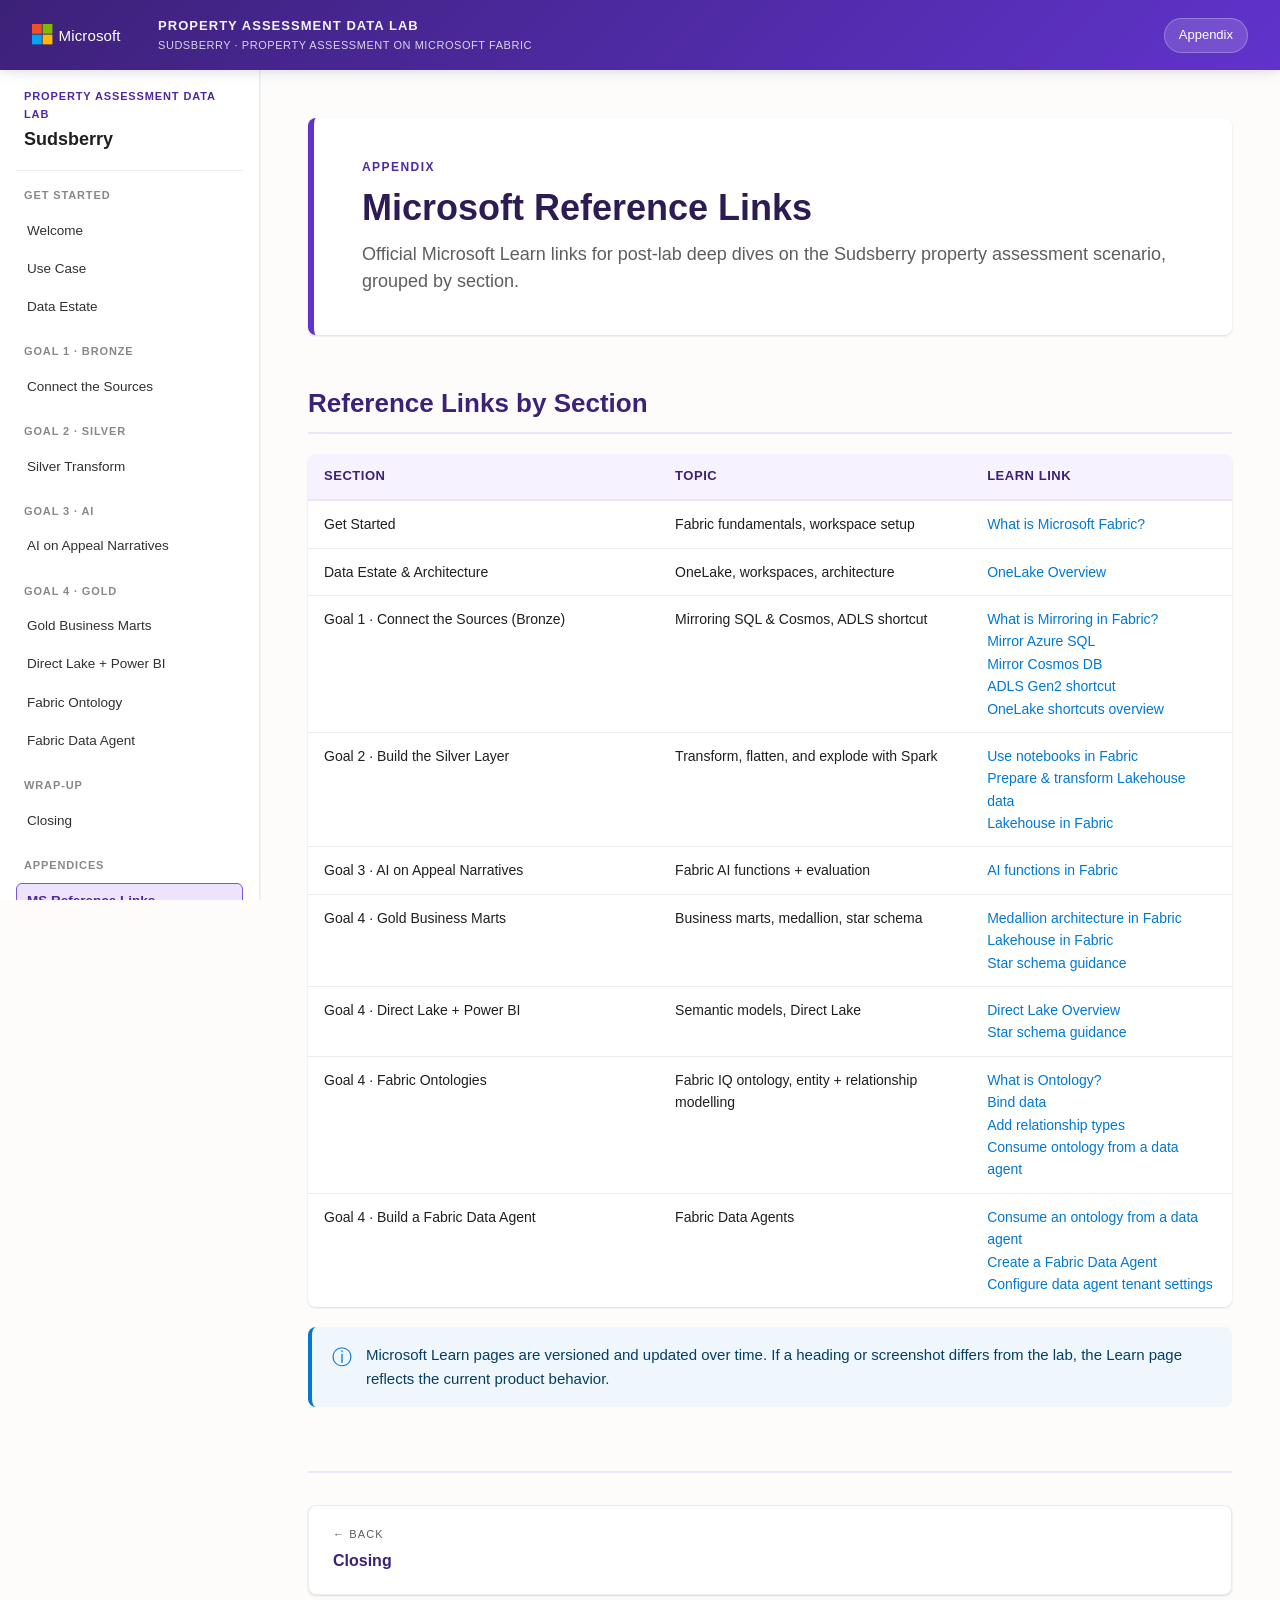
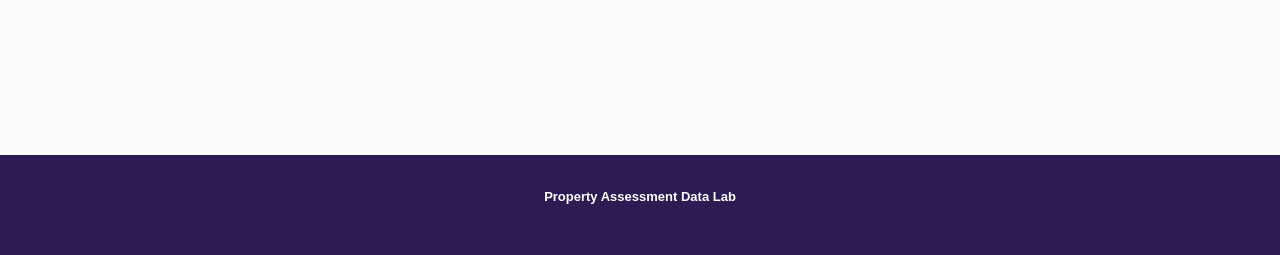
==== commit 4c3d1220: "Reword conform to transform in site text" ====
--- a/appendix-learn-links.html
+++ b/appendix-learn-links.html
@@ -59,7 +59,7 @@
                 </tr>
                 <tr>
                     <td>Goal 2 · Build the Silver Layer</td>
-                    <td>Conform, flatten, and explode with Spark</td>
+                    <td>Transform, flatten, and explode with Spark</td>
                     <td>
                         <a href="https://learn.microsoft.com/en-us/fabric/data-engineering/how-to-use-notebook" target="_blank" rel="noopener">Use notebooks in Fabric</a><br />
                         <a href="https://learn.microsoft.com/en-us/fabric/data-engineering/tutorial-lakehouse-data-preparation" target="_blank" rel="noopener">Prepare &amp; transform Lakehouse data</a><br />
--- a/assets/css/data-lab.css
+++ b/assets/css/data-lab.css
@@ -1,5 +1,5 @@
 /* =================================================================
-   UrbanPulse Data Lab Guide
+   Property Assessment Data Lab Guide
    Brand stylesheet
    ================================================================= */
 
